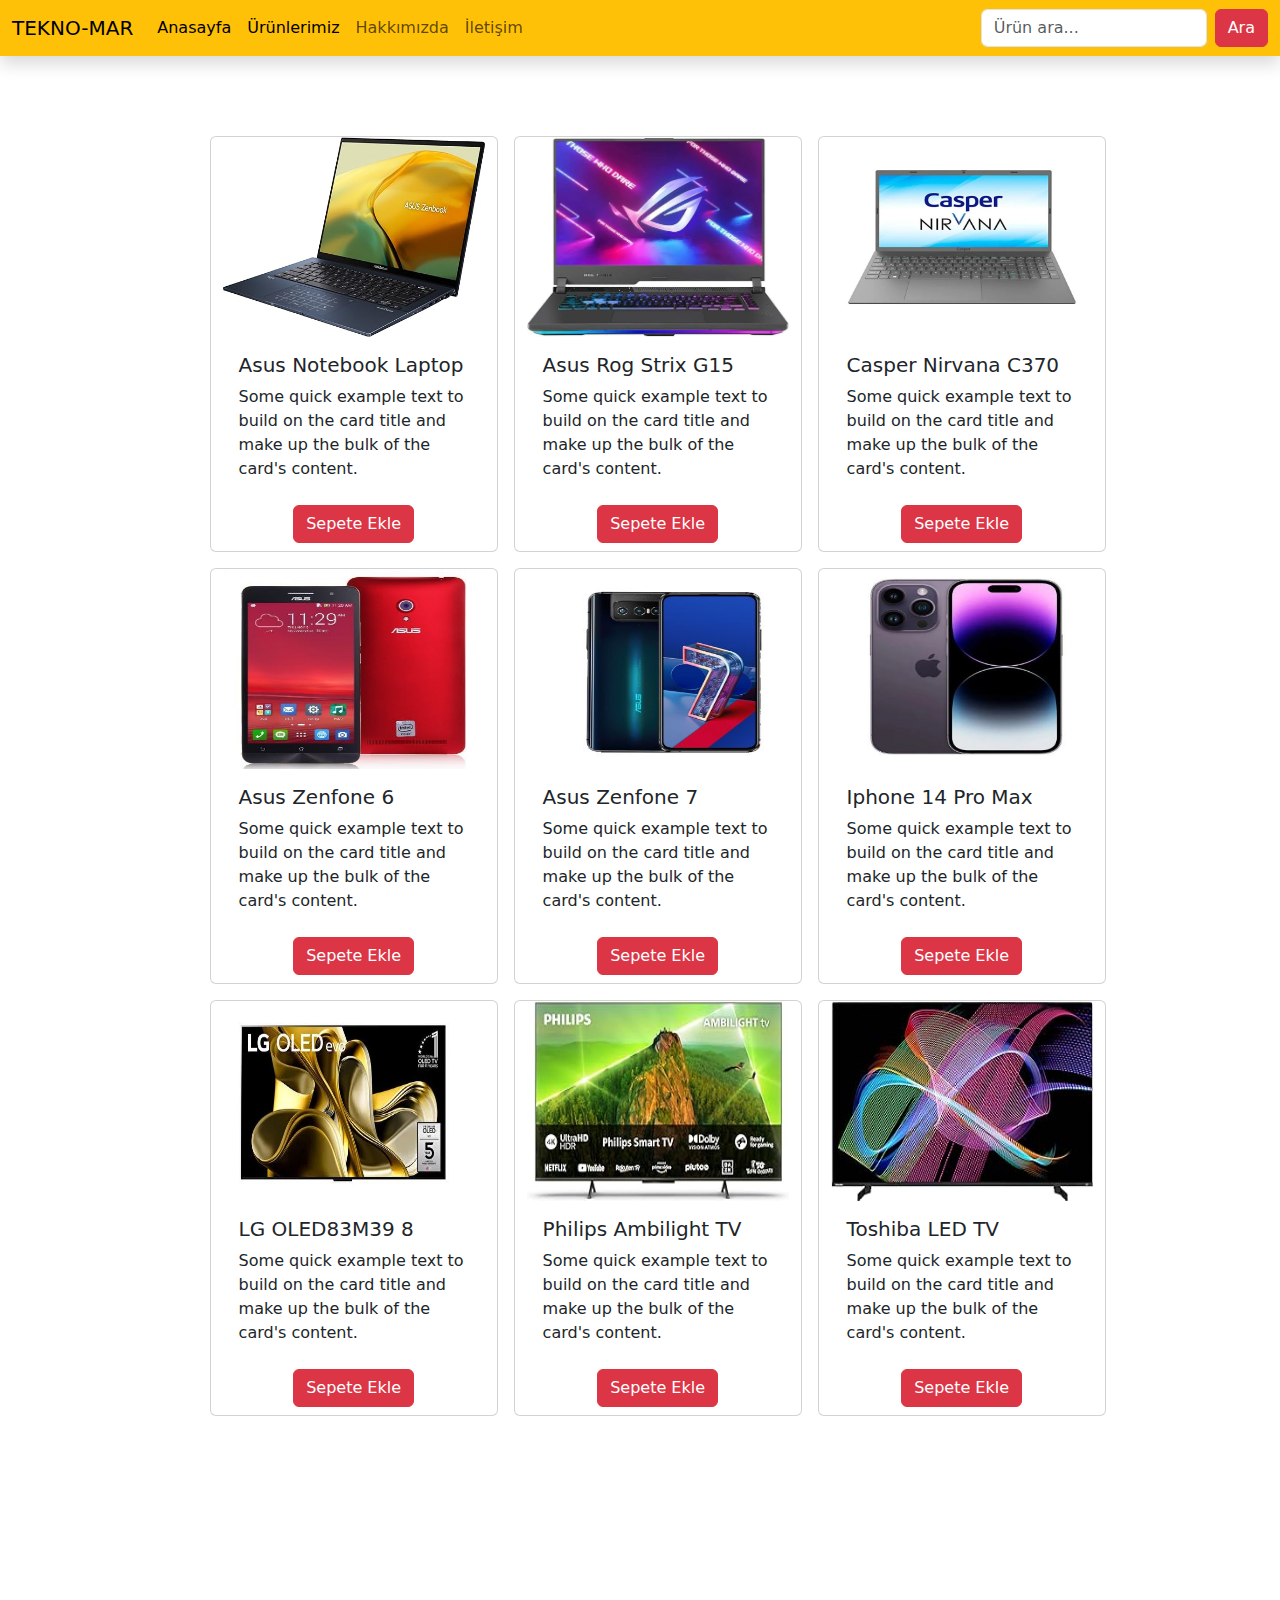
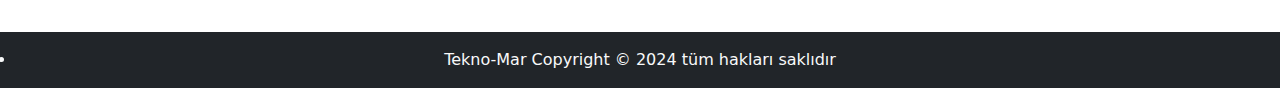
==== Per Technology and Consultancy Inc -Case Request/urunler.html @ e4db4aff "Add files via upload" ====
<!DOCTYPE html>
<html lang="tr">

<head>
    <meta charset="UTF-8">
    <meta name="viewport" content="width=device-width, initial-scale=1.0">
    <meta http-equiv="X-UA-Compatible" content="ie=edge">
    <title>My Website</title>
    <link rel="stylesheet" href="./style.css">
    <link rel="icon" href="./favicon.ico" type="image/x-icon">

    <!-- BOOTSTRAP CDN START -->
    <link href="https://cdn.jsdelivr.net/npm/bootstrap@5.3.3/dist/css/bootstrap.min.css" rel="stylesheet"
        integrity="sha384-QWTKZyjpPEjISv5WaRU9OFeRpok6YctnYmDr5pNlyT2bRjXh0JMhjY6hW+ALEwIH" crossorigin="anonymous">
    <!-- BOOTSTRAP CDN FINISH -->

    <link rel=”stylesheet” type=”text/css” href="./style.css" />
</head>

<body>
    <main>

        <!-- MENÜ ALANI - BAŞLANGIÇ -->
        <div class="container-fluid">
            <div class="row">
                <nav class="navbar navbar-expand-lg bg-warning -tertiary shadow">
                    <div class="container-fluid">
                        <a class="navbar-brand" href="index.html">TEKNO-MAR</a>
                        <button class="navbar-toggler" type="button" data-bs-toggle="collapse"
                            data-bs-target="#navbarSupportedContent" aria-controls="navbarSupportedContent"
                            aria-expanded="false" aria-label="Toggle navigation">
                            <span class="navbar-toggler-icon"></span>
                        </button>
                        <div class="collapse navbar-collapse" id="navbarSupportedContent">
                            <ul class="navbar-nav me-auto mb-2 mb-lg-0">
                                <li class="nav-item">
                                    <a class="nav-link active" aria-current="page" href="index.html">Anasayfa</a>
                                </li>

                                <li class="nav-item">
                                    <a class="nav-link active" aria-current="page" href="#">Ürünlerimiz</a>
                                </li>

                                <li class="nav-item">
                                    <a class="nav-link" href="hakkimizda.html">Hakkımızda</a>
                                </li>

                                <li class="nav-item">
                                    <a class="nav-link" href="iletisim.html">İletişim</a>
                                </li>
                            </ul>
                            <form class="d-flex" role="search">
                                <input type="text" id="aramaKutusu" placeholder="Ürün ara..." class="form-control me-2">
                                <button type="button" class="btn btn-danger" onclick="searchProducts()">Ara</button>
                            </form>
                        </div>
                    </div>
                </nav>
            </div>
        </div>
        <!-- MENÜ ALANI - BİTİŞ -->


        <!-- İçerik Alanı Başlangıç -->
        <div class="container" id="products" style="margin-top: 5%;">

            <div class="row p-2" style="margin-left: 10%;">

                <div class="card m-2" style="width: 18rem;">
                    <img src="img/computer/Asus Notebook Laptop, UX3402ZA-KP632W WUXGA, i5-1240P İşlemci, 8 GB RAM, 512 SSD, Share, Win11, NUmPAD, Evo.jpg"
                        class="card-img-top" alt="..." width="200px" height="200px">
                    <div class="card-body">
                        <h5 class="card-title">Asus Notebook Laptop</h5>
                        <p class="card-text">Some quick example text to build on the card title and make up the bulk of
                            the card's content.</p>
                    </div>
                    <div class="card-footer d-flex justify-content-center bg-body" style="border: none;">
                        <!-- Buton -->
                        <a href="#" class="btn btn-danger">Sepete Ekle</a>
                    </div>
                </div>

                <div class="card m-2" style="width: 18rem;">
                    <img src="img/computer/Asus ROG Strix G15 G513RC-HN192 Ryzen 7 6800H 16GB RAM 512GB SSD 4GB RTX3050 15.6 inç FHD 144Hz.jpg"
                        class="card-img-top" alt="..." width="200px" height="200px">
                    <div class="card-body">
                        <h5 class="card-title">Asus Rog Strix G15</h5>
                        <p class="card-text">Some quick example text to build on the card title and make up the bulk of
                            the card's content.</p>
                    </div>
                    <div class="card-footer d-flex justify-content-center bg-body" style="border: none;">
                        <!-- Buton -->
                        <a href="#" class="btn btn-danger">Sepete Ekle</a>
                    </div>
                </div>

                <div class="card m-2" style="width: 18rem;">
                    <img src="img/computer/Casper Nirvana C370 Intel Celeron N4020 4C00B.webp" class="card-img-top"
                        alt="..." width="200px" height="200px">
                    <div class="card-body">
                        <h5 class="card-title">Casper Nirvana C370</h5>
                        <p class="card-text">Some quick example text to build on the card title and make up the bulk of
                            the card's content.</p>
                    </div>
                    <div class="card-footer d-flex justify-content-center bg-body" style="border: none;">
                        <!-- Buton -->
                        <a href="#" class="btn btn-danger">Sepete Ekle</a>
                    </div>
                </div>

                <div class="card m-2" style="width: 18rem;">
                    <img src="img/phone/Asus Zenfone 6.JPG" class="card-img-top" alt="..." width="200px" height="200px">
                    <div class="card-body">
                        <h5 class="card-title">Asus Zenfone 6</h5>
                        <p class="card-text">Some quick example text to build on the card title and make up the bulk of
                            the card's content.</p>
                    </div>
                    <div class="card-footer d-flex justify-content-center bg-body" style="border: none;">
                        <!-- Buton -->
                        <a href="#" class="btn btn-danger">Sepete Ekle</a>
                    </div>
                </div>
                <div class="card m-2" style="width: 18rem;">
                    <img src="img/phone/Asus Zenfone 7.JPG" class="card-img-top" alt="..."  width="200px" height="200px">
                    <div class="card-body">
                        <h5 class="card-title">Asus Zenfone 7</h5>
                        <p class="card-text">Some quick example text to build on the card title and make up the bulk of
                            the card's content.</p>
                    </div>
                    <div class="card-footer d-flex justify-content-center bg-body" style="border: none;">
                        <!-- Buton -->
                        <a href="#" class="btn btn-danger">Sepete Ekle</a>
                    </div>
                </div>

                <div class="card m-2" style="width: 18rem;">
                    <img src="img/phone/Iphone 14 Pro Max.JPG" class="card-img-top" alt="..." width="200px" height="200px">
                    <div class="card-body">
                        <h5 class="card-title">Iphone 14 Pro Max</h5>
                        <p class="card-text">Some quick example text to build on the card title and make up the bulk of
                            the card's content.</p>
                    </div>
                    <div class="card-footer d-flex justify-content-center bg-body" style="border: none;">
                        <!-- Buton -->
                        <a href="#" class="btn btn-danger">Sepete Ekle</a>
                    </div>
                </div>

                <div class="card m-2" style="width: 18rem;">
                    <img src="img/television/LG OLED83M39 83 210 Ekran 4K UHD Webos OLED TV.JPG" class="card-img-top"
                        alt="..." width="200px" height="200px">
                    <div class="card-body">
                        <h5 class="card-title">LG OLED83M39 8</h5>
                        <p class="card-text">Some quick example text to build on the card title and make up the bulk of
                            the card's content.</p>
                    </div>
                    <div class="card-footer d-flex justify-content-center bg-body" style="border: none;">
                        <!-- Buton -->
                        <a href="#" class="btn btn-danger">Sepete Ekle</a>
                    </div>
                </div>

                <div class="card m-2" style="width: 18rem;">
                    <img src="img/television/Philips Ambilight TV 43PUS810862 43''(108 cm) 4K UHD Dolby Vision, Dolby Atmos, Smart TV .jpg"
                        class="card-img-top" alt="..." width="200px" height="200px">
                    <div class="card-body">
                        <h5 class="card-title">Philips Ambilight TV</h5>
                        <p class="card-text">Some quick example text to build on the card title and make up the bulk of
                            the card's content.</p>
                    </div>
                    <div class="card-footer d-flex justify-content-center bg-body" style="border: none;">
                        <!-- Buton -->
                        <a href="#" class="btn btn-danger">Sepete Ekle</a>
                    </div>
                </div>
                <div class="card m-2" style="width: 18rem;">
                    <img src="img/television/Toshiba 55QL5D63DT 55 QLED SMART LED TV .jpg" class="card-img-top"
                        alt="..." width="200px" height="200px">
                    <div class="card-body">
                        <h5 class="card-title">Toshiba LED TV</h5>
                        <p class="card-text">Some quick example text to build on the card title and make up the bulk of
                            the card's content.</p>
                    </div>
                    <div class="card-footer d-flex justify-content-center bg-body" style="border: none;">
                        <!-- Buton -->
                        <a href="#" class="btn btn-danger">Sepete Ekle</a>
                    </div>
                </div>
            </div>
        </div>
        <!-- İçerik Alanı Bitiş -->

        <h3 id="urunBulunamadiUyari" style="display: none;" class="text-center text-secondary">Ürün bulunamadı.</h3>

        <!-- Kullanılmayan Alan Başlangıç -->
        <div style="height: 200px;"></div>
        <!-- Kullanılmayan Alan Bitiş -->


        <!-- Bottom Alanı Başlangıç -->
        <div class="container-fluid bg-secondary p-3 bg-dark text-light text-center">
            <li>Tekno-Mar Copyright © 2024 tüm hakları saklıdır</li>
        </div>
        <!-- Bottom Alanı Bitiş -->
    </main>


    <script src="jsfile.js"></script>
    <!-- BOOTSTRAP CDN START -->
    <script src="https://cdn.jsdelivr.net/npm/bootstrap@5.3.3/dist/js/bootstrap.bundle.min.js"
        integrity="sha384-YvpcrYf0tY3lHB60NNkmXc5s9fDVZLESaAA55NDzOxhy9GkcIdslK1eN7N6jIeHz"
        crossorigin="anonymous"></script>
    <!-- BOOTSTRAP CDN FINISH -->
</body>

</html>
---- Per Technology and Consultancy Inc -Case Request/style.css ----
.carousel-control-prev-icon,
.carousel-control-next-icon {
    filter: invert(100%); /* Ok simgelerini siyah yapar */
}

.form-control:focus{
    border: none;
    box-shadow: none;
}
---- Per Technology and Consultancy Inc -Case Request/style.css ----
.carousel-control-prev-icon,
.carousel-control-next-icon {
    filter: invert(100%); /* Ok simgelerini siyah yapar */
}

.form-control:focus{
    border: none;
    box-shadow: none;
}
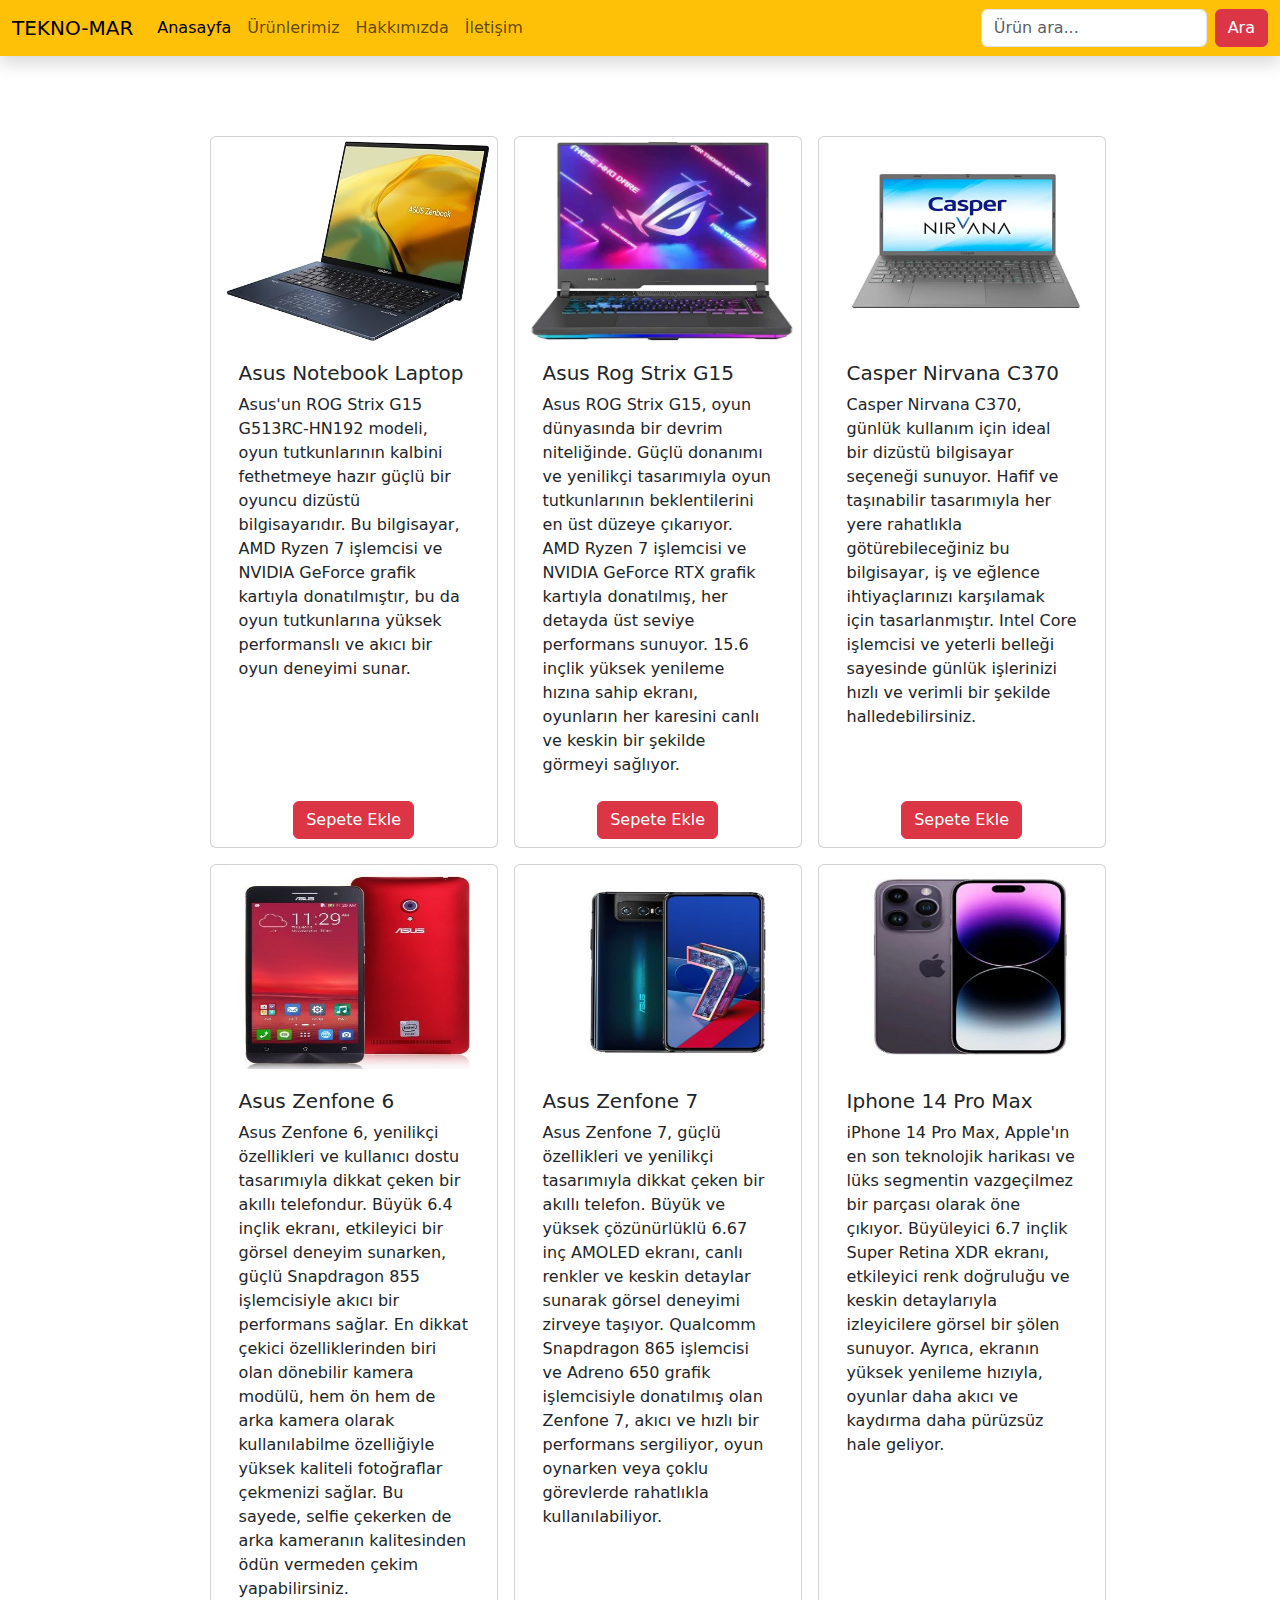
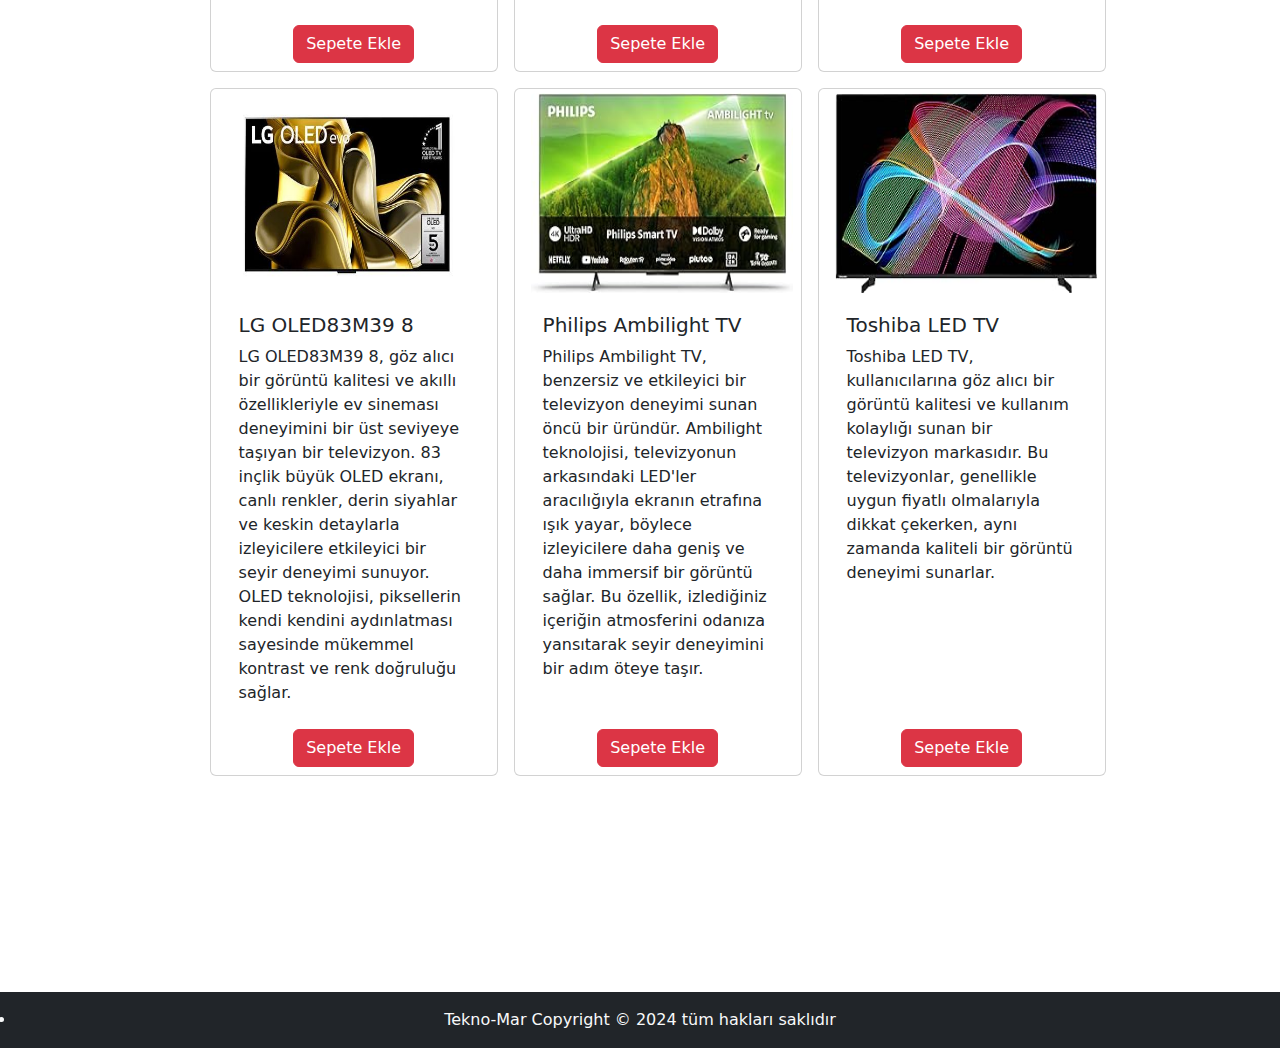
==== commit 88a0c783: "Add files via upload" ====
--- a/Per Technology and Consultancy Inc -Case Request/urunler.html
+++ b/Per Technology and Consultancy Inc -Case Request/urunler.html
@@ -38,7 +38,7 @@
                                 </li>
 
                                 <li class="nav-item">
-                                    <a class="nav-link active" aria-current="page" href="#">Ürünlerimiz</a>
+                                    <a class="nav-link" href="urunler.html">Ürünlerimiz</a>
                                 </li>
 
                                 <li class="nav-item">
@@ -68,11 +68,11 @@
 
                 <div class="card m-2" style="width: 18rem;">
                     <img src="img/computer/Asus Notebook Laptop, UX3402ZA-KP632W WUXGA, i5-1240P İşlemci, 8 GB RAM, 512 SSD, Share, Win11, NUmPAD, Evo.jpg"
-                        class="card-img-top" alt="..." width="200px" height="200px">
+                        class="card-img-top m-1" alt="..." width="200px" height="200px">
                     <div class="card-body">
                         <h5 class="card-title">Asus Notebook Laptop</h5>
-                        <p class="card-text">Some quick example text to build on the card title and make up the bulk of
-                            the card's content.</p>
+                        <p class="card-text">
+                            Asus'un ROG Strix G15 G513RC-HN192 modeli, oyun tutkunlarının kalbini fethetmeye hazır güçlü bir oyuncu dizüstü bilgisayarıdır. Bu bilgisayar, AMD Ryzen 7 işlemcisi ve NVIDIA GeForce grafik kartıyla donatılmıştır, bu da oyun tutkunlarına yüksek performanslı ve akıcı bir oyun deneyimi sunar.</p>
                     </div>
                     <div class="card-footer d-flex justify-content-center bg-body" style="border: none;">
                         <!-- Buton -->
@@ -82,77 +82,74 @@
 
                 <div class="card m-2" style="width: 18rem;">
                     <img src="img/computer/Asus ROG Strix G15 G513RC-HN192 Ryzen 7 6800H 16GB RAM 512GB SSD 4GB RTX3050 15.6 inç FHD 144Hz.jpg"
-                        class="card-img-top" alt="..." width="200px" height="200px">
+                        class="card-img-top m-1" alt="..." width="200px" height="200px">
                     <div class="card-body">
                         <h5 class="card-title">Asus Rog Strix G15</h5>
-                        <p class="card-text">Some quick example text to build on the card title and make up the bulk of
-                            the card's content.</p>
-                    </div>
-                    <div class="card-footer d-flex justify-content-center bg-body" style="border: none;">
-                        <!-- Buton -->
-                        <a href="#" class="btn btn-danger">Sepete Ekle</a>
-                    </div>
-                </div>
-
-                <div class="card m-2" style="width: 18rem;">
-                    <img src="img/computer/Casper Nirvana C370 Intel Celeron N4020 4C00B.webp" class="card-img-top"
+                        <p class="card-text">Asus ROG Strix G15, oyun dünyasında bir devrim niteliğinde. Güçlü donanımı ve yenilikçi tasarımıyla oyun tutkunlarının beklentilerini en üst düzeye çıkarıyor. AMD Ryzen 7 işlemcisi ve NVIDIA GeForce RTX grafik kartıyla donatılmış, her detayda üst seviye performans sunuyor. 15.6 inçlik yüksek yenileme hızına sahip ekranı, oyunların her karesini canlı ve keskin bir şekilde görmeyi sağlıyor.</p>
+                    </div>
+                    <div class="card-footer d-flex justify-content-center bg-body" style="border: none;">
+                        <!-- Buton -->
+                        <a href="#" class="btn btn-danger">Sepete Ekle</a>
+                    </div>
+                </div>
+
+                <div class="card m-2" style="width: 18rem;">
+                    <img src="img/computer/Casper Nirvana C370 Intel Celeron N4020 4C00B.webp" class="card-img-top m-1"
                         alt="..." width="200px" height="200px">
                     <div class="card-body">
                         <h5 class="card-title">Casper Nirvana C370</h5>
-                        <p class="card-text">Some quick example text to build on the card title and make up the bulk of
-                            the card's content.</p>
-                    </div>
-                    <div class="card-footer d-flex justify-content-center bg-body" style="border: none;">
-                        <!-- Buton -->
-                        <a href="#" class="btn btn-danger">Sepete Ekle</a>
-                    </div>
-                </div>
-
-                <div class="card m-2" style="width: 18rem;">
-                    <img src="img/phone/Asus Zenfone 6.JPG" class="card-img-top" alt="..." width="200px" height="200px">
+                        <p class="card-text">
+                            Casper Nirvana C370, günlük kullanım için ideal bir dizüstü bilgisayar seçeneği sunuyor. Hafif ve taşınabilir tasarımıyla her yere rahatlıkla götürebileceğiniz bu bilgisayar, iş ve eğlence ihtiyaçlarınızı karşılamak için tasarlanmıştır. Intel Core işlemcisi ve yeterli belleği sayesinde günlük işlerinizi hızlı ve verimli bir şekilde halledebilirsiniz.</p>
+                    </div>
+                    <div class="card-footer d-flex justify-content-center bg-body" style="border: none;">
+                        <!-- Buton -->
+                        <a href="#" class="btn btn-danger">Sepete Ekle</a>
+                    </div>
+                </div>
+
+                <div class="card m-2" style="width: 18rem;">
+                    <img src="img/phone/Asus Zenfone 6.JPG" class="card-img-top m-1" alt="..." width="200px" height="200px">
                     <div class="card-body">
                         <h5 class="card-title">Asus Zenfone 6</h5>
-                        <p class="card-text">Some quick example text to build on the card title and make up the bulk of
-                            the card's content.</p>
-                    </div>
-                    <div class="card-footer d-flex justify-content-center bg-body" style="border: none;">
-                        <!-- Buton -->
-                        <a href="#" class="btn btn-danger">Sepete Ekle</a>
-                    </div>
-                </div>
-                <div class="card m-2" style="width: 18rem;">
-                    <img src="img/phone/Asus Zenfone 7.JPG" class="card-img-top" alt="..."  width="200px" height="200px">
+                        <p class="card-text">Asus Zenfone 6, yenilikçi özellikleri ve kullanıcı dostu tasarımıyla dikkat çeken bir akıllı telefondur. Büyük 6.4 inçlik ekranı, etkileyici bir görsel deneyim sunarken, güçlü Snapdragon 855 işlemcisiyle akıcı bir performans sağlar. En dikkat çekici özelliklerinden biri olan dönebilir kamera modülü, hem ön hem de arka kamera olarak kullanılabilme özelliğiyle yüksek kaliteli fotoğraflar çekmenizi sağlar. Bu sayede, selfie çekerken de arka kameranın kalitesinden ödün vermeden çekim yapabilirsiniz.</p>
+                    </div>
+                    <div class="card-footer d-flex justify-content-center bg-body" style="border: none;">
+                        <!-- Buton -->
+                        <a href="#" class="btn btn-danger">Sepete Ekle</a>
+                    </div>
+                </div>
+                <div class="card m-2" style="width: 18rem;">
+                    <img src="img/phone/Asus Zenfone 7.JPG" class="card-img-top m-1" alt="..."  width="200px" height="200px">
                     <div class="card-body">
                         <h5 class="card-title">Asus Zenfone 7</h5>
-                        <p class="card-text">Some quick example text to build on the card title and make up the bulk of
-                            the card's content.</p>
-                    </div>
-                    <div class="card-footer d-flex justify-content-center bg-body" style="border: none;">
-                        <!-- Buton -->
-                        <a href="#" class="btn btn-danger">Sepete Ekle</a>
-                    </div>
-                </div>
-
-                <div class="card m-2" style="width: 18rem;">
-                    <img src="img/phone/Iphone 14 Pro Max.JPG" class="card-img-top" alt="..." width="200px" height="200px">
+                        <p class="card-text">Asus Zenfone 7, güçlü özellikleri ve yenilikçi tasarımıyla dikkat çeken bir akıllı telefon. Büyük ve yüksek çözünürlüklü 6.67 inç AMOLED ekranı, canlı renkler ve keskin detaylar sunarak görsel deneyimi zirveye taşıyor. Qualcomm Snapdragon 865 işlemcisi ve Adreno 650 grafik işlemcisiyle donatılmış olan Zenfone 7, akıcı ve hızlı bir performans sergiliyor, oyun oynarken veya çoklu görevlerde rahatlıkla kullanılabiliyor.</p>
+                    </div>
+                    <div class="card-footer d-flex justify-content-center bg-body" style="border: none;">
+                        <!-- Buton -->
+                        <a href="#" class="btn btn-danger">Sepete Ekle</a>
+                    </div>
+                </div>
+
+                <div class="card m-2" style="width: 18rem;">
+                    <img src="img/phone/Iphone 14 Pro Max.JPG" class="card-img-top m-1" alt="..." width="200px" height="200px">
                     <div class="card-body">
                         <h5 class="card-title">Iphone 14 Pro Max</h5>
-                        <p class="card-text">Some quick example text to build on the card title and make up the bulk of
-                            the card's content.</p>
-                    </div>
-                    <div class="card-footer d-flex justify-content-center bg-body" style="border: none;">
-                        <!-- Buton -->
-                        <a href="#" class="btn btn-danger">Sepete Ekle</a>
-                    </div>
-                </div>
-
-                <div class="card m-2" style="width: 18rem;">
-                    <img src="img/television/LG OLED83M39 83 210 Ekran 4K UHD Webos OLED TV.JPG" class="card-img-top"
+                        <p class="card-text">
+                            iPhone 14 Pro Max, Apple'ın en son teknolojik harikası ve lüks segmentin vazgeçilmez bir parçası olarak öne çıkıyor. Büyüleyici 6.7 inçlik Super Retina XDR ekranı, etkileyici renk doğruluğu ve keskin detaylarıyla izleyicilere görsel bir şölen sunuyor. Ayrıca, ekranın yüksek yenileme hızıyla, oyunlar daha akıcı ve kaydırma daha pürüzsüz hale geliyor.</p>
+                    </div>
+                    <div class="card-footer d-flex justify-content-center bg-body" style="border: none;">
+                        <!-- Buton -->
+                        <a href="#" class="btn btn-danger">Sepete Ekle</a>
+                    </div>
+                </div>
+
+                <div class="card m-2" style="width: 18rem;">
+                    <img src="img/television/LG OLED83M39 83 210 Ekran 4K UHD Webos OLED TV.JPG" class="card-img-top m-1"
                         alt="..." width="200px" height="200px">
                     <div class="card-body">
                         <h5 class="card-title">LG OLED83M39 8</h5>
-                        <p class="card-text">Some quick example text to build on the card title and make up the bulk of
-                            the card's content.</p>
+                        <p class="card-text">
+                            LG OLED83M39 8, göz alıcı bir görüntü kalitesi ve akıllı özellikleriyle ev sineması deneyimini bir üst seviyeye taşıyan bir televizyon. 83 inçlik büyük OLED ekranı, canlı renkler, derin siyahlar ve keskin detaylarla izleyicilere etkileyici bir seyir deneyimi sunuyor. OLED teknolojisi, piksellerin kendi kendini aydınlatması sayesinde mükemmel kontrast ve renk doğruluğu sağlar.</p>
                     </div>
                     <div class="card-footer d-flex justify-content-center bg-body" style="border: none;">
                         <!-- Buton -->
@@ -162,24 +159,23 @@
 
                 <div class="card m-2" style="width: 18rem;">
                     <img src="img/television/Philips Ambilight TV 43PUS810862 43''(108 cm) 4K UHD Dolby Vision, Dolby Atmos, Smart TV .jpg"
-                        class="card-img-top" alt="..." width="200px" height="200px">
+                        class="card-img-top m-1" alt="..." width="200px" height="200px">
                     <div class="card-body">
                         <h5 class="card-title">Philips Ambilight TV</h5>
-                        <p class="card-text">Some quick example text to build on the card title and make up the bulk of
-                            the card's content.</p>
-                    </div>
-                    <div class="card-footer d-flex justify-content-center bg-body" style="border: none;">
-                        <!-- Buton -->
-                        <a href="#" class="btn btn-danger">Sepete Ekle</a>
-                    </div>
-                </div>
-                <div class="card m-2" style="width: 18rem;">
-                    <img src="img/television/Toshiba 55QL5D63DT 55 QLED SMART LED TV .jpg" class="card-img-top"
+                        <p class="card-text">Philips Ambilight TV, benzersiz ve etkileyici bir televizyon deneyimi sunan öncü bir üründür. Ambilight teknolojisi, televizyonun arkasındaki LED'ler aracılığıyla ekranın etrafına ışık yayar, böylece izleyicilere daha geniş ve daha immersif bir görüntü sağlar. Bu özellik, izlediğiniz içeriğin atmosferini odanıza yansıtarak seyir deneyimini bir adım öteye taşır.</p>
+                    </div>
+                    <div class="card-footer d-flex justify-content-center bg-body" style="border: none;">
+                        <!-- Buton -->
+                        <a href="#" class="btn btn-danger">Sepete Ekle</a>
+                    </div>
+                </div>
+                <div class="card m-2" style="width: 18rem;">
+                    <img src="img/television/Toshiba 55QL5D63DT 55 QLED SMART LED TV .jpg" class="card-img-top m-1"
                         alt="..." width="200px" height="200px">
                     <div class="card-body">
                         <h5 class="card-title">Toshiba LED TV</h5>
-                        <p class="card-text">Some quick example text to build on the card title and make up the bulk of
-                            the card's content.</p>
+                        <p class="card-text">
+                            Toshiba LED TV, kullanıcılarına göz alıcı bir görüntü kalitesi ve kullanım kolaylığı sunan bir televizyon markasıdır. Bu televizyonlar, genellikle uygun fiyatlı olmalarıyla dikkat çekerken, aynı zamanda kaliteli bir görüntü deneyimi sunarlar.
                     </div>
                     <div class="card-footer d-flex justify-content-center bg-body" style="border: none;">
                         <!-- Buton -->
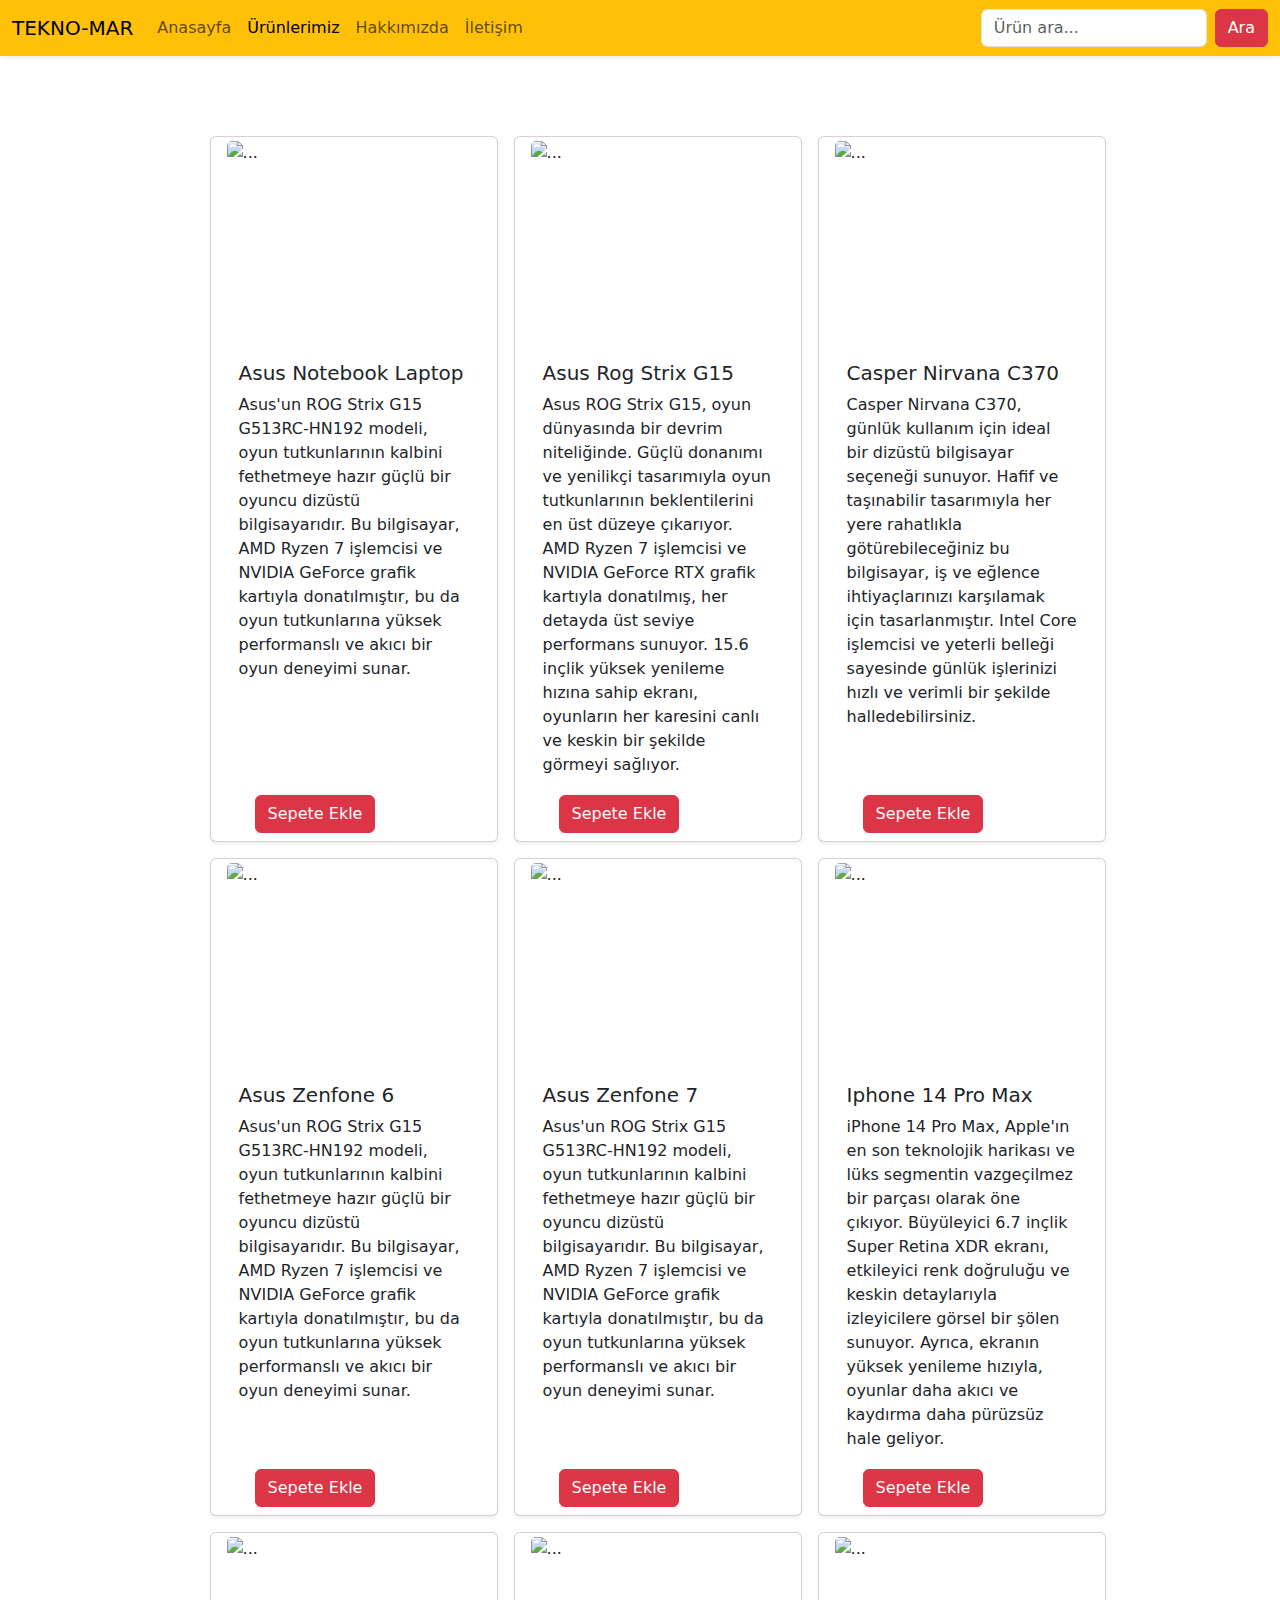
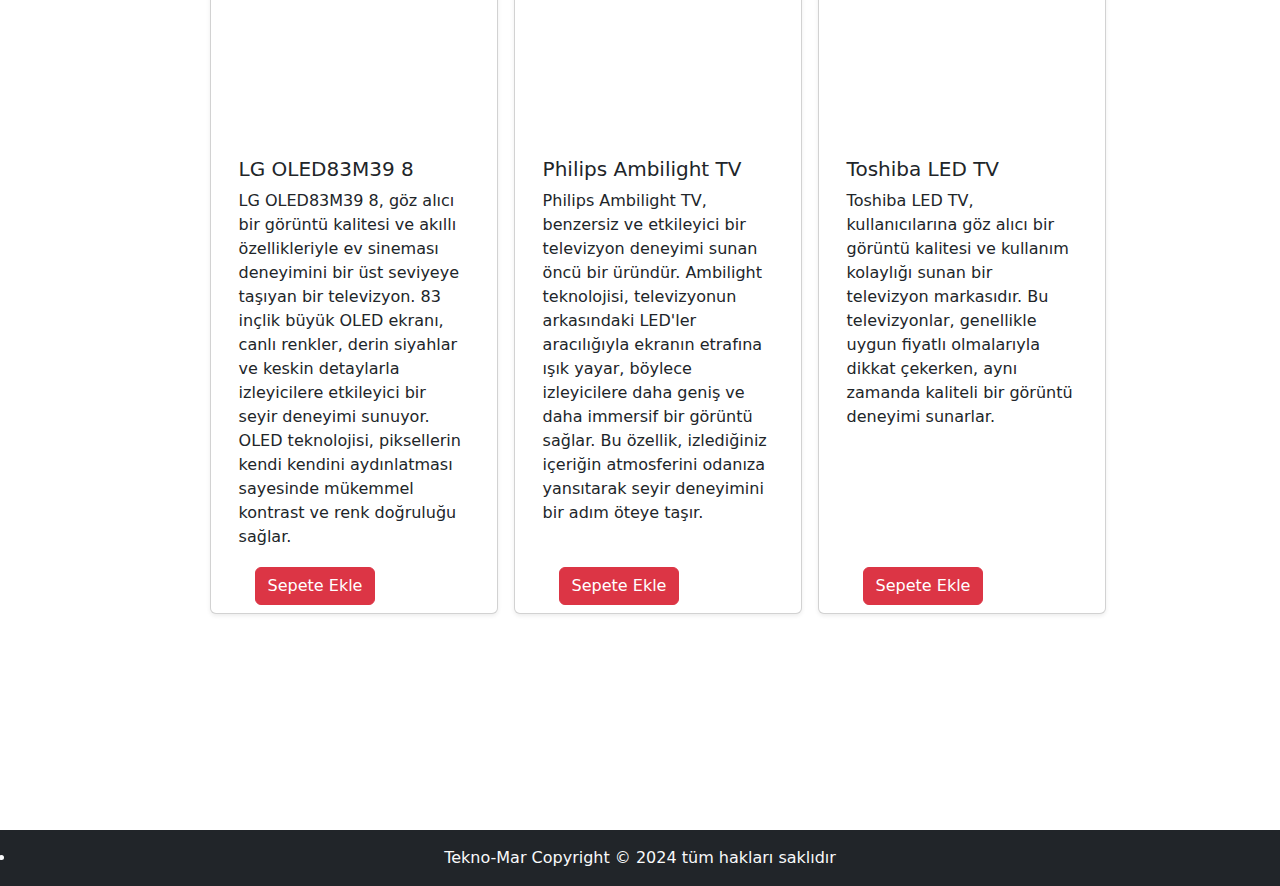
==== commit 920c778f: "Add files via upload" ====
--- a/Per Technology and Consultancy Inc -Case Request/urunler.html
+++ b/Per Technology and Consultancy Inc -Case Request/urunler.html
@@ -23,7 +23,7 @@
         <!-- MENÜ ALANI - BAŞLANGIÇ -->
         <div class="container-fluid">
             <div class="row">
-                <nav class="navbar navbar-expand-lg bg-warning -tertiary shadow">
+                <nav class="navbar navbar-expand-lg bg-warning -tertiary shadow-sm">
                     <div class="container-fluid">
                         <a class="navbar-brand" href="index.html">TEKNO-MAR</a>
                         <button class="navbar-toggler" type="button" data-bs-toggle="collapse"
@@ -34,11 +34,11 @@
                         <div class="collapse navbar-collapse" id="navbarSupportedContent">
                             <ul class="navbar-nav me-auto mb-2 mb-lg-0">
                                 <li class="nav-item">
-                                    <a class="nav-link active" aria-current="page" href="index.html">Anasayfa</a>
-                                </li>
-
-                                <li class="nav-item">
-                                    <a class="nav-link" href="urunler.html">Ürünlerimiz</a>
+                                    <a class="nav-link" href="index.html">Anasayfa</a>
+                                </li>
+
+                                <li class="nav-item">
+                                    <a class="nav-link active" aria-current="page" href="urunler.html">Ürünlerimiz</a>
                                 </li>
 
                                 <li class="nav-item">
@@ -66,120 +66,178 @@
 
             <div class="row p-2" style="margin-left: 10%;">
 
-                <div class="card m-2" style="width: 18rem;">
+                <div class="card m-2 shadow-sm" style="width: 18rem; position: relative;">
                     <img src="img/computer/Asus Notebook Laptop, UX3402ZA-KP632W WUXGA, i5-1240P İşlemci, 8 GB RAM, 512 SSD, Share, Win11, NUmPAD, Evo.jpg"
                         class="card-img-top m-1" alt="..." width="200px" height="200px">
                     <div class="card-body">
                         <h5 class="card-title">Asus Notebook Laptop</h5>
-                        <p class="card-text">
-                            Asus'un ROG Strix G15 G513RC-HN192 modeli, oyun tutkunlarının kalbini fethetmeye hazır güçlü bir oyuncu dizüstü bilgisayarıdır. Bu bilgisayar, AMD Ryzen 7 işlemcisi ve NVIDIA GeForce grafik kartıyla donatılmıştır, bu da oyun tutkunlarına yüksek performanslı ve akıcı bir oyun deneyimi sunar.</p>
-                    </div>
-                    <div class="card-footer d-flex justify-content-center bg-body" style="border: none;">
-                        <!-- Buton -->
-                        <a href="#" class="btn btn-danger">Sepete Ekle</a>
-                    </div>
-                </div>
-
-                <div class="card m-2" style="width: 18rem;">
+                        <p class="card-text mb-5">
+                            Asus'un ROG Strix G15 G513RC-HN192 modeli, oyun tutkunlarının kalbini fethetmeye hazır güçlü
+                            bir oyuncu dizüstü bilgisayarıdır. Bu bilgisayar, AMD Ryzen 7 işlemcisi ve NVIDIA GeForce
+                            grafik kartıyla donatılmıştır, bu da oyun tutkunlarına yüksek performanslı ve akıcı bir oyun
+                            deneyimi sunar.
+                        </p>
+                        <!-- Buton -->
+                        <div class="card-footer d-flex justify-content-center bg-body"
+                            style="border: none; position: absolute; bottom: 0; width: auto;">
+                            <a href="#" class="btn btn-danger">Sepete Ekle</a>
+                        </div>
+                    </div>
+                </div>
+
+
+                <div class="card m-2 shadow-sm" style="width: 18rem; position: relative;">
                     <img src="img/computer/Asus ROG Strix G15 G513RC-HN192 Ryzen 7 6800H 16GB RAM 512GB SSD 4GB RTX3050 15.6 inç FHD 144Hz.jpg"
                         class="card-img-top m-1" alt="..." width="200px" height="200px">
                     <div class="card-body">
                         <h5 class="card-title">Asus Rog Strix G15</h5>
-                        <p class="card-text">Asus ROG Strix G15, oyun dünyasında bir devrim niteliğinde. Güçlü donanımı ve yenilikçi tasarımıyla oyun tutkunlarının beklentilerini en üst düzeye çıkarıyor. AMD Ryzen 7 işlemcisi ve NVIDIA GeForce RTX grafik kartıyla donatılmış, her detayda üst seviye performans sunuyor. 15.6 inçlik yüksek yenileme hızına sahip ekranı, oyunların her karesini canlı ve keskin bir şekilde görmeyi sağlıyor.</p>
-                    </div>
-                    <div class="card-footer d-flex justify-content-center bg-body" style="border: none;">
-                        <!-- Buton -->
-                        <a href="#" class="btn btn-danger">Sepete Ekle</a>
-                    </div>
-                </div>
-
-                <div class="card m-2" style="width: 18rem;">
+                        <p class="card-text mb-5">
+                            Asus ROG Strix G15, oyun dünyasında bir devrim niteliğinde. Güçlü donanımı ve yenilikçi
+                            tasarımıyla oyun tutkunlarının beklentilerini en üst düzeye çıkarıyor. AMD Ryzen 7 işlemcisi
+                            ve NVIDIA GeForce RTX grafik kartıyla donatılmış, her detayda üst seviye performans sunuyor.
+                            15.6 inçlik yüksek yenileme hızına sahip ekranı, oyunların her karesini canlı ve keskin bir
+                            şekilde görmeyi sağlıyor.
+                        </p>
+                        <!-- Buton -->
+                        <div class="card-footer d-flex justify-content-center bg-body"
+                            style="border: none; position: absolute; bottom: 0; width: auto;">
+                            <a href="#" class="btn btn-danger">Sepete Ekle</a>
+                        </div>
+                    </div>
+                </div>
+
+
+                <div class="card m-2 shadow-sm" style="width: 18rem; position: relative;">
                     <img src="img/computer/Casper Nirvana C370 Intel Celeron N4020 4C00B.webp" class="card-img-top m-1"
                         alt="..." width="200px" height="200px">
                     <div class="card-body">
                         <h5 class="card-title">Casper Nirvana C370</h5>
-                        <p class="card-text">
-                            Casper Nirvana C370, günlük kullanım için ideal bir dizüstü bilgisayar seçeneği sunuyor. Hafif ve taşınabilir tasarımıyla her yere rahatlıkla götürebileceğiniz bu bilgisayar, iş ve eğlence ihtiyaçlarınızı karşılamak için tasarlanmıştır. Intel Core işlemcisi ve yeterli belleği sayesinde günlük işlerinizi hızlı ve verimli bir şekilde halledebilirsiniz.</p>
-                    </div>
-                    <div class="card-footer d-flex justify-content-center bg-body" style="border: none;">
-                        <!-- Buton -->
-                        <a href="#" class="btn btn-danger">Sepete Ekle</a>
-                    </div>
-                </div>
-
-                <div class="card m-2" style="width: 18rem;">
-                    <img src="img/phone/Asus Zenfone 6.JPG" class="card-img-top m-1" alt="..." width="200px" height="200px">
+                        <p class="card-text mb-5">
+                            Casper Nirvana C370, günlük kullanım için ideal bir dizüstü bilgisayar seçeneği sunuyor.
+                            Hafif ve taşınabilir tasarımıyla her yere rahatlıkla götürebileceğiniz bu bilgisayar, iş ve
+                            eğlence ihtiyaçlarınızı karşılamak için tasarlanmıştır. Intel Core işlemcisi ve yeterli
+                            belleği sayesinde günlük işlerinizi hızlı ve verimli bir şekilde halledebilirsiniz.
+                        </p>
+                        <!-- Buton -->
+                        <div class="card-footer d-flex justify-content-center bg-body"
+                            style="border: none; position: absolute; bottom: 0; width: auto;">
+                            <a href="#" class="btn btn-danger">Sepete Ekle</a>
+                        </div>
+                    </div>
+                </div>
+
+                <div class="card m-2 shadow-sm" style="width: 18rem; position: relative;">
+                    <img src="img/phone/Asus Zenfone 6.JPG" class="card-img-top m-1" alt="..." width="200px"
+                        height="200px">
                     <div class="card-body">
                         <h5 class="card-title">Asus Zenfone 6</h5>
-                        <p class="card-text">Asus Zenfone 6, yenilikçi özellikleri ve kullanıcı dostu tasarımıyla dikkat çeken bir akıllı telefondur. Büyük 6.4 inçlik ekranı, etkileyici bir görsel deneyim sunarken, güçlü Snapdragon 855 işlemcisiyle akıcı bir performans sağlar. En dikkat çekici özelliklerinden biri olan dönebilir kamera modülü, hem ön hem de arka kamera olarak kullanılabilme özelliğiyle yüksek kaliteli fotoğraflar çekmenizi sağlar. Bu sayede, selfie çekerken de arka kameranın kalitesinden ödün vermeden çekim yapabilirsiniz.</p>
-                    </div>
-                    <div class="card-footer d-flex justify-content-center bg-body" style="border: none;">
-                        <!-- Buton -->
-                        <a href="#" class="btn btn-danger">Sepete Ekle</a>
-                    </div>
-                </div>
-                <div class="card m-2" style="width: 18rem;">
-                    <img src="img/phone/Asus Zenfone 7.JPG" class="card-img-top m-1" alt="..."  width="200px" height="200px">
+                        <p class="card-text mb-5">
+                            Asus'un ROG Strix G15 G513RC-HN192 modeli, oyun tutkunlarının kalbini fethetmeye hazır güçlü
+                            bir oyuncu dizüstü bilgisayarıdır. Bu bilgisayar, AMD Ryzen 7 işlemcisi ve NVIDIA GeForce
+                            grafik kartıyla donatılmıştır, bu da oyun tutkunlarına yüksek performanslı ve akıcı bir oyun
+                            deneyimi sunar.
+                        </p>
+                        <!-- Buton -->
+                        <div class="card-footer d-flex justify-content-center bg-body"
+                            style="border: none; position: absolute; bottom: 0; width: auto;">
+                            <a href="#" class="btn btn-danger">Sepete Ekle</a>
+                        </div>
+                    </div>
+                </div>
+
+                <div class="card m-2 shadow-sm" style="width: 18rem; position: relative;">
+                    <img src="img/phone/Asus Zenfone 7.JPG" class="card-img-top m-1" alt="..." width="200px"
+                        height="200px">
                     <div class="card-body">
                         <h5 class="card-title">Asus Zenfone 7</h5>
-                        <p class="card-text">Asus Zenfone 7, güçlü özellikleri ve yenilikçi tasarımıyla dikkat çeken bir akıllı telefon. Büyük ve yüksek çözünürlüklü 6.67 inç AMOLED ekranı, canlı renkler ve keskin detaylar sunarak görsel deneyimi zirveye taşıyor. Qualcomm Snapdragon 865 işlemcisi ve Adreno 650 grafik işlemcisiyle donatılmış olan Zenfone 7, akıcı ve hızlı bir performans sergiliyor, oyun oynarken veya çoklu görevlerde rahatlıkla kullanılabiliyor.</p>
-                    </div>
-                    <div class="card-footer d-flex justify-content-center bg-body" style="border: none;">
-                        <!-- Buton -->
-                        <a href="#" class="btn btn-danger">Sepete Ekle</a>
-                    </div>
-                </div>
-
-                <div class="card m-2" style="width: 18rem;">
-                    <img src="img/phone/Iphone 14 Pro Max.JPG" class="card-img-top m-1" alt="..." width="200px" height="200px">
+                        <p class="card-text mb-5">
+                            Asus'un ROG Strix G15 G513RC-HN192 modeli, oyun tutkunlarının kalbini fethetmeye hazır güçlü
+                            bir oyuncu dizüstü bilgisayarıdır. Bu bilgisayar, AMD Ryzen 7 işlemcisi ve NVIDIA GeForce
+                            grafik kartıyla donatılmıştır, bu da oyun tutkunlarına yüksek performanslı ve akıcı bir oyun
+                            deneyimi sunar.
+                        </p>
+                        <!-- Buton -->
+                        <div class="card-footer d-flex justify-content-center bg-body"
+                            style="border: none; position: absolute; bottom: 0; width: auto;">
+                            <a href="#" class="btn btn-danger">Sepete Ekle</a>
+                        </div>
+                    </div>
+                </div>
+
+                <div class="card m-2 shadow-sm" style="width: 18rem; position: relative;">
+                    <img src="img/phone/Iphone 14 Pro Max.JPG" class="card-img-top m-1" alt="..." width="200px"
+                        height="200px">
                     <div class="card-body">
                         <h5 class="card-title">Iphone 14 Pro Max</h5>
-                        <p class="card-text">
-                            iPhone 14 Pro Max, Apple'ın en son teknolojik harikası ve lüks segmentin vazgeçilmez bir parçası olarak öne çıkıyor. Büyüleyici 6.7 inçlik Super Retina XDR ekranı, etkileyici renk doğruluğu ve keskin detaylarıyla izleyicilere görsel bir şölen sunuyor. Ayrıca, ekranın yüksek yenileme hızıyla, oyunlar daha akıcı ve kaydırma daha pürüzsüz hale geliyor.</p>
-                    </div>
-                    <div class="card-footer d-flex justify-content-center bg-body" style="border: none;">
-                        <!-- Buton -->
-                        <a href="#" class="btn btn-danger">Sepete Ekle</a>
-                    </div>
-                </div>
-
-                <div class="card m-2" style="width: 18rem;">
-                    <img src="img/television/LG OLED83M39 83 210 Ekran 4K UHD Webos OLED TV.JPG" class="card-img-top m-1"
-                        alt="..." width="200px" height="200px">
+                        <p class="card-text mb-5">
+                            iPhone 14 Pro Max, Apple'ın en son teknolojik harikası ve lüks segmentin vazgeçilmez bir
+                            parçası olarak öne çıkıyor. Büyüleyici 6.7 inçlik Super Retina XDR ekranı, etkileyici renk
+                            doğruluğu ve keskin detaylarıyla izleyicilere görsel bir şölen sunuyor. Ayrıca, ekranın
+                            yüksek yenileme hızıyla, oyunlar daha akıcı ve kaydırma daha pürüzsüz hale geliyor.
+                        </p>
+                        <!-- Buton -->
+                        <div class="card-footer d-flex justify-content-center bg-body"
+                            style="border: none; position: absolute; bottom: 0; width: auto;">
+                            <a href="#" class="btn btn-danger">Sepete Ekle</a>
+                        </div>
+                    </div>
+                </div>
+
+                <div class="card m-2 shadow-sm" style="width: 18rem; position: relative;">
+                    <img src="img/television/LG OLED83M39 83 210 Ekran 4K UHD Webos OLED TV.JPG"
+                        class="card-img-top m-1" alt="..." width="200px" height="200px">
                     <div class="card-body">
                         <h5 class="card-title">LG OLED83M39 8</h5>
-                        <p class="card-text">
-                            LG OLED83M39 8, göz alıcı bir görüntü kalitesi ve akıllı özellikleriyle ev sineması deneyimini bir üst seviyeye taşıyan bir televizyon. 83 inçlik büyük OLED ekranı, canlı renkler, derin siyahlar ve keskin detaylarla izleyicilere etkileyici bir seyir deneyimi sunuyor. OLED teknolojisi, piksellerin kendi kendini aydınlatması sayesinde mükemmel kontrast ve renk doğruluğu sağlar.</p>
-                    </div>
-                    <div class="card-footer d-flex justify-content-center bg-body" style="border: none;">
-                        <!-- Buton -->
-                        <a href="#" class="btn btn-danger">Sepete Ekle</a>
-                    </div>
-                </div>
-
-                <div class="card m-2" style="width: 18rem;">
+                        <p class="card-text mb-5">
+                            LG OLED83M39 8, göz alıcı bir görüntü kalitesi ve akıllı özellikleriyle ev sineması
+                            deneyimini bir üst seviyeye taşıyan bir televizyon. 83 inçlik büyük OLED ekranı, canlı
+                            renkler, derin siyahlar ve keskin detaylarla izleyicilere etkileyici bir seyir deneyimi
+                            sunuyor. OLED teknolojisi, piksellerin kendi kendini aydınlatması sayesinde mükemmel
+                            kontrast ve renk doğruluğu sağlar.
+                        </p>
+                        <!-- Buton -->
+                        <div class="card-footer d-flex justify-content-center bg-body"
+                            style="border: none; position: absolute; bottom: 0; width: auto;">
+                            <a href="#" class="btn btn-danger">Sepete Ekle</a>
+                        </div>
+                    </div>
+                </div>
+
+                <div class="card m-2 shadow-sm" style="width: 18rem; position: relative;">
                     <img src="img/television/Philips Ambilight TV 43PUS810862 43''(108 cm) 4K UHD Dolby Vision, Dolby Atmos, Smart TV .jpg"
                         class="card-img-top m-1" alt="..." width="200px" height="200px">
                     <div class="card-body">
                         <h5 class="card-title">Philips Ambilight TV</h5>
-                        <p class="card-text">Philips Ambilight TV, benzersiz ve etkileyici bir televizyon deneyimi sunan öncü bir üründür. Ambilight teknolojisi, televizyonun arkasındaki LED'ler aracılığıyla ekranın etrafına ışık yayar, böylece izleyicilere daha geniş ve daha immersif bir görüntü sağlar. Bu özellik, izlediğiniz içeriğin atmosferini odanıza yansıtarak seyir deneyimini bir adım öteye taşır.</p>
-                    </div>
-                    <div class="card-footer d-flex justify-content-center bg-body" style="border: none;">
-                        <!-- Buton -->
-                        <a href="#" class="btn btn-danger">Sepete Ekle</a>
-                    </div>
-                </div>
-                <div class="card m-2" style="width: 18rem;">
+                        <p class="card-text mb-5">
+                            Philips Ambilight TV, benzersiz ve etkileyici bir televizyon deneyimi sunan öncü bir
+                            üründür. Ambilight teknolojisi, televizyonun arkasındaki LED'ler aracılığıyla ekranın
+                            etrafına ışık yayar, böylece izleyicilere daha geniş ve daha immersif bir görüntü sağlar. Bu
+                            özellik, izlediğiniz içeriğin atmosferini odanıza yansıtarak seyir deneyimini bir adım öteye
+                            taşır.
+                        </p>
+                        <!-- Buton -->
+                        <div class="card-footer d-flex justify-content-center bg-body"
+                            style="border: none; position: absolute; bottom: 0; width: auto;">
+                            <a href="#" class="btn btn-danger">Sepete Ekle</a>
+                        </div>
+                    </div>
+                </div>
+
+                <div class="card m-2 shadow-sm" style="width: 18rem; position: relative;">
                     <img src="img/television/Toshiba 55QL5D63DT 55 QLED SMART LED TV .jpg" class="card-img-top m-1"
                         alt="..." width="200px" height="200px">
                     <div class="card-body">
                         <h5 class="card-title">Toshiba LED TV</h5>
-                        <p class="card-text">
-                            Toshiba LED TV, kullanıcılarına göz alıcı bir görüntü kalitesi ve kullanım kolaylığı sunan bir televizyon markasıdır. Bu televizyonlar, genellikle uygun fiyatlı olmalarıyla dikkat çekerken, aynı zamanda kaliteli bir görüntü deneyimi sunarlar.
-                    </div>
-                    <div class="card-footer d-flex justify-content-center bg-body" style="border: none;">
-                        <!-- Buton -->
-                        <a href="#" class="btn btn-danger">Sepete Ekle</a>
+                        <p class="card-text mb-5">
+                            Toshiba LED TV, kullanıcılarına göz alıcı bir görüntü kalitesi ve kullanım kolaylığı sunan
+                            bir televizyon markasıdır. Bu televizyonlar, genellikle uygun fiyatlı olmalarıyla dikkat
+                            çekerken, aynı zamanda kaliteli bir görüntü deneyimi sunarlar.
+                        </p>
+                        <!-- Buton -->
+                        <div class="card-footer d-flex justify-content-center bg-body"
+                            style="border: none; position: absolute; bottom: 0; width: auto;">
+                            <a href="#" class="btn btn-danger">Sepete Ekle</a>
+                        </div>
                     </div>
                 </div>
             </div>
